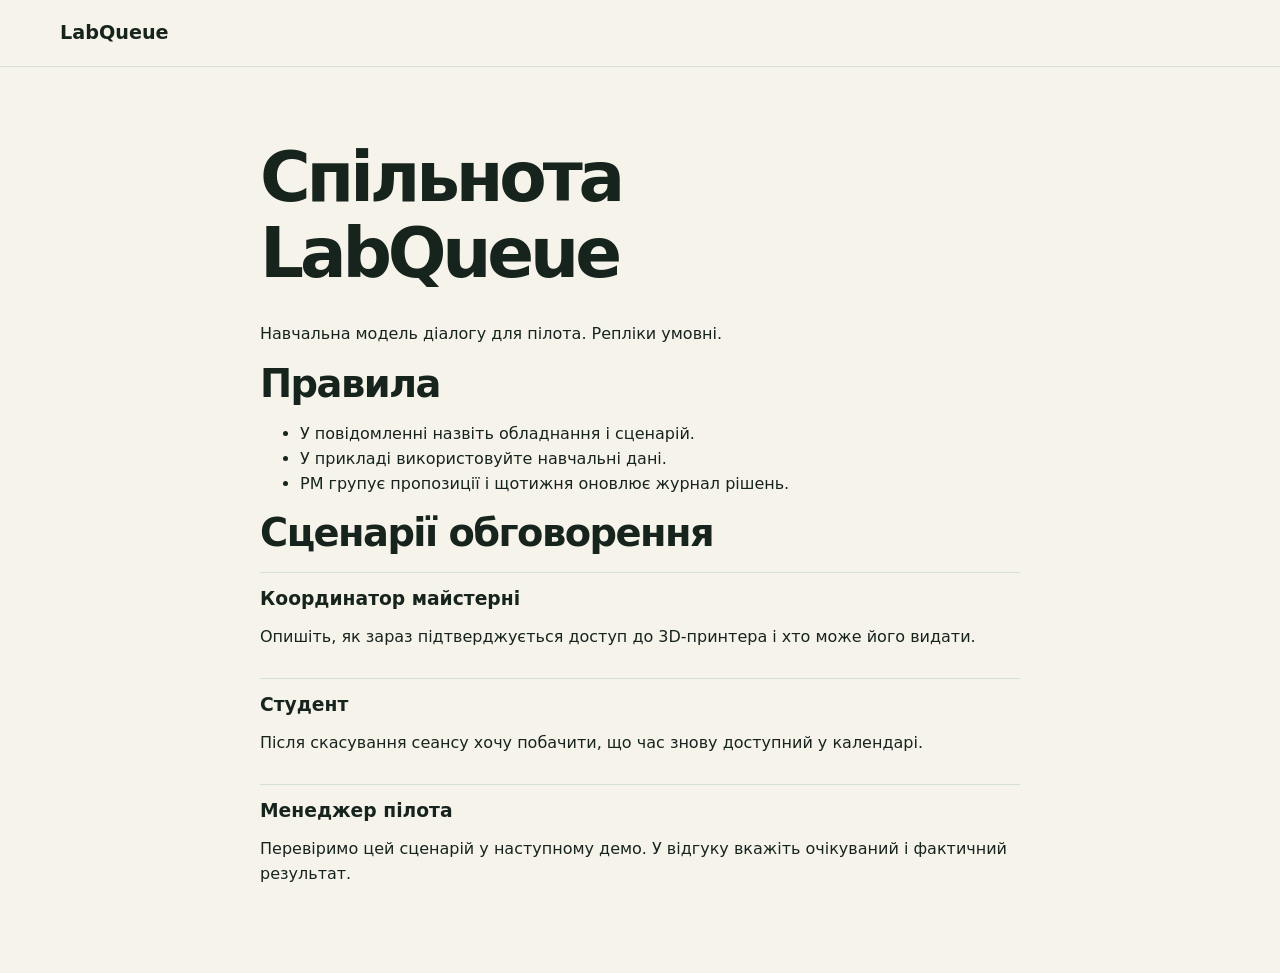
==== Лабораторна_06/community.html @ 69bf7c8e "Add IT project management laboratory work" ====
<!doctype html>
<html lang="uk" data-type="software"><head><meta charset="utf-8"><meta name="viewport" content="width=device-width,initial-scale=1"><meta name="page-type" content="software"><meta name="site-kind" content="software"><title>Спільнота LabQueue</title><link rel="stylesheet" href="site.css"></head>
<body><header><div class="wrap nav"><a class="brand" href="index.html">LabQueue</a></div></header>
<main class="wrap community" data-enter><h1>Спільнота LabQueue</h1><p>Навчальна модель діалогу для пілота. Репліки умовні.</p>
<h2>Правила</h2><ul><li>У повідомленні назвіть обладнання і сценарій.</li><li>У прикладі використовуйте навчальні дані.</li><li>PM групує пропозиції і щотижня оновлює журнал рішень.</li></ul>
<h2>Сценарії обговорення</h2>
<article><h3>Координатор майстерні</h3><p>Опишіть, як зараз підтверджується доступ до 3D-принтера і хто може його видати.</p></article>
<article><h3>Студент</h3><p>Після скасування сеансу хочу побачити, що час знову доступний у календарі.</p></article>
<article><h3>Менеджер пілота</h3><p>Перевіримо цей сценарій у наступному демо. У відгуку вкажіть очікуваний і фактичний результат.</p></article>
</main></body></html>
---- Лабораторна_06/site.css ----
:root{color-scheme:light;--paper:#f6f4ea;--ink:#17241e;--muted:#4b5d53;--line:#d6dfd3;--accent:#bcf15d}
*{box-sizing:border-box}
html{scroll-behavior:smooth}
body{margin:0;background:var(--paper);color:var(--ink);font:16px/1.55 "Segoe UI",system-ui,sans-serif}
.wrap{width:min(calc(100% - 40px),1160px);margin-inline:auto}
a{color:inherit;text-underline-offset:4px}
a:hover{color:#355e34}
:focus-visible{outline:3px solid #42643c;outline-offset:3px}
header,footer{border-bottom:1px solid var(--line)}
footer{border-top:1px solid var(--line);border-bottom:0}
.nav{display:flex;justify-content:space-between;align-items:center;gap:16px;padding-block:18px}
nav{display:flex;gap:18px;flex-wrap:wrap}
.brand{font-size:1.2rem;font-weight:800;text-decoration:none}
.hero{min-height:calc(100svh - 67px);display:grid;grid-template-columns:1.13fr .87fr;gap:clamp(28px,6vw,90px);align-items:center;padding-block:72px}
[data-enter]{animation:arrive .52s ease-out both}
@keyframes arrive{from{opacity:.4;transform:translateY(12px)}to{opacity:1;transform:translateY(0)}}
.eyebrow{color:var(--muted);font-weight:650;margin:0 0 .5rem}
h1,h2,h3{line-height:1.1;margin:.2em 0 .45em}
h1{font-size:clamp(2.6rem,5.4vw,5.3rem);letter-spacing:-.06em;max-width:11ch}
h2{font-size:clamp(1.65rem,3vw,2.7rem);letter-spacing:-.04em}
.intro{font-size:1.25rem;max-width:36ch}
label{display:block;font-weight:650;margin-bottom:6px}
.control{display:flex;gap:8px;flex-wrap:wrap}
input,button{min-height:48px;border-radius:9px;padding:9px 14px;font:inherit}
input{background:white;border:1px solid #809185;width:min(100%,245px)}
button{border:1px solid transparent;background:var(--accent);color:var(--ink);font-weight:700;cursor:pointer;transition:transform .16s}
button:hover{transform:translateY(-2px)}button:active{transform:translateY(1px)}
.hint,#status{font-size:.92rem;margin-block:8px;color:var(--muted)}
#status{min-height:1.35em;font-weight:650}#status.error{color:#8c2b1c}
.calendar{border:1px solid #c6d3c5;border-radius:22px;background:#fff;padding:clamp(20px,4vw,45px);box-shadow:0 24px 60px #273c2312;min-width:0}
.calendar h2{margin-bottom:4px}.calendar p{margin-top:0}
.slots{display:grid;gap:8px;margin-block:24px}
.slots span{display:flex;justify-content:space-between;gap:8px;border:1px solid var(--line);border-radius:9px;padding:10px 14px}
.slots strong{color:#355e34}
.training{color:var(--muted);font-size:.92rem;margin-bottom:0}
.flow{background:#e8efe1;min-height:90svh;display:grid;align-items:center;padding-block:64px}
.flow li{margin-bottom:12px}.event{margin-top:48px}
.community{max-width:760px;min-height:75svh;padding-block:58px}
.community article{border-top:1px solid var(--line);padding-block:12px}
@media(max-width:760px){.hero{grid-template-columns:1fr;padding-block:45px;gap:24px}.nav{font-size:.93rem}h1{max-width:13ch} .control> *{width:100%}}
@media(prefers-reduced-motion:reduce){html{scroll-behavior:auto}[data-enter]{animation:none}button{transition:none}}
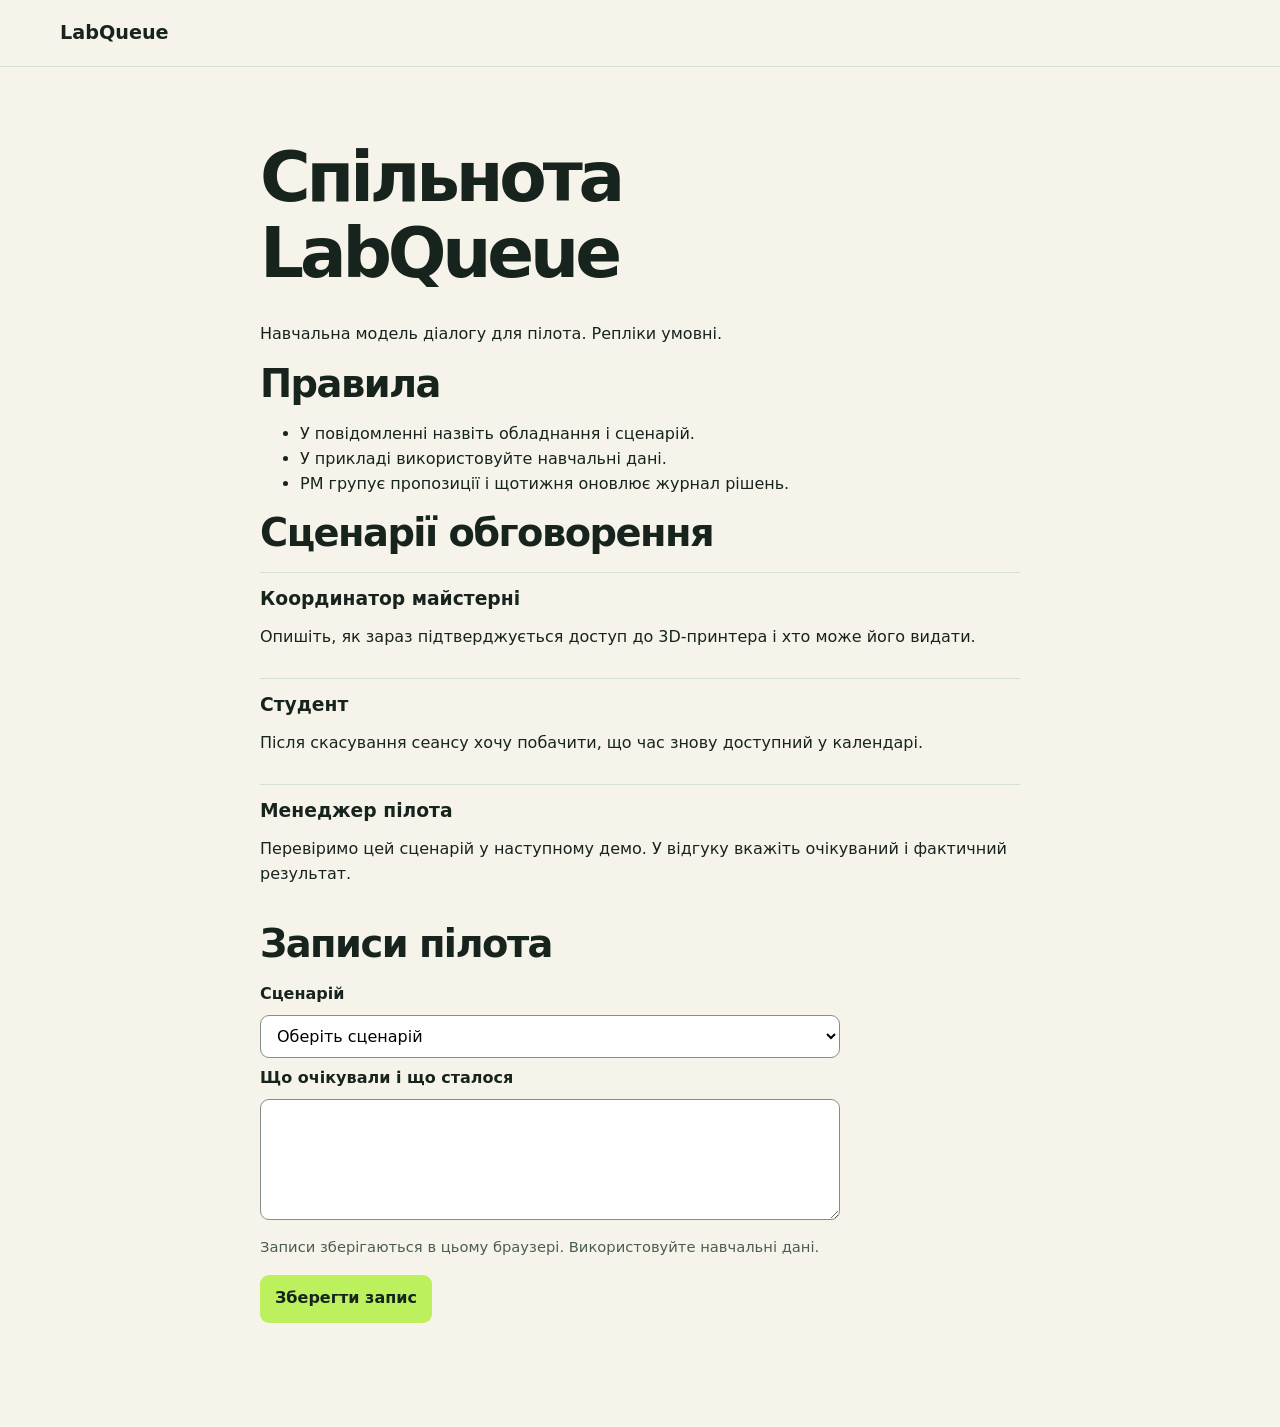
==== commit ffb21827: "Complete lab 6 and verify project deliverables" ====
--- a/Лабораторна_06/community.html
+++ b/Лабораторна_06/community.html
@@ -1,5 +1,5 @@
 <!doctype html>
-<html lang="uk" data-type="software"><head><meta charset="utf-8"><meta name="viewport" content="width=device-width,initial-scale=1"><meta name="page-type" content="software"><meta name="site-kind" content="software"><title>Спільнота LabQueue</title><link rel="stylesheet" href="site.css"></head>
+<html lang="uk" data-type="software"><head><meta charset="utf-8"><meta name="viewport" content="width=device-width,initial-scale=1"><meta name="page-type" content="software"><meta name="site-kind" content="software"><title>Спільнота LabQueue</title><link rel="stylesheet" href="site.css"><script src="community.js" defer></script></head>
 <body><header><div class="wrap nav"><a class="brand" href="index.html">LabQueue</a></div></header>
 <main class="wrap community" data-enter><h1>Спільнота LabQueue</h1><p>Навчальна модель діалогу для пілота. Репліки умовні.</p>
 <h2>Правила</h2><ul><li>У повідомленні назвіть обладнання і сценарій.</li><li>У прикладі використовуйте навчальні дані.</li><li>PM групує пропозиції і щотижня оновлює журнал рішень.</li></ul>
@@ -7,4 +7,17 @@
 <article><h3>Координатор майстерні</h3><p>Опишіть, як зараз підтверджується доступ до 3D-принтера і хто може його видати.</p></article>
 <article><h3>Студент</h3><p>Після скасування сеансу хочу побачити, що час знову доступний у календарі.</p></article>
 <article><h3>Менеджер пілота</h3><p>Перевіримо цей сценарій у наступному демо. У відгуку вкажіть очікуваний і фактичний результат.</p></article>
+<section aria-labelledby="feedback-title">
+<h2 id="feedback-title">Записи пілота</h2>
+<form id="feedback">
+  <label for="scenario">Сценарій</label>
+  <select id="scenario" required><option value="">Оберіть сценарій</option><option>Каталог обладнання</option><option>Перевірка допуску</option><option>Заявка на сеанс</option><option>Скасування заявки</option></select>
+  <label for="feedback-text">Що очікували і що сталося</label>
+  <textarea id="feedback-text" rows="4" maxlength="500" required aria-describedby="feedback-hint"></textarea>
+  <p id="feedback-hint" class="hint">Записи зберігаються в цьому браузері. Використовуйте навчальні дані.</p>
+  <button type="submit">Зберегти запис</button>
+  <p id="feedback-status" role="status"></p>
+</form>
+<ul id="feedback-list" aria-label="Збережені записи"></ul>
+</section>
 </main></body></html>
--- a/Лабораторна_06/site.css
+++ b/Лабораторна_06/site.css
@@ -25,8 +25,8 @@
 input{background:white;border:1px solid #809185;width:min(100%,245px)}
 button{border:1px solid transparent;background:var(--accent);color:var(--ink);font-weight:700;cursor:pointer;transition:transform .16s}
 button:hover{transform:translateY(-2px)}button:active{transform:translateY(1px)}
-.hint,#status{font-size:.92rem;margin-block:8px;color:var(--muted)}
-#status{min-height:1.35em;font-weight:650}#status.error{color:#8c2b1c}
+.hint,.signup-status{font-size:.92rem;margin-block:8px;color:var(--muted)}
+.signup-status{min-height:1.35em;font-weight:650}.signup-status.error{color:#8c2b1c}
 .calendar{border:1px solid #c6d3c5;border-radius:22px;background:#fff;padding:clamp(20px,4vw,45px);box-shadow:0 24px 60px #273c2312;min-width:0}
 .calendar h2{margin-bottom:4px}.calendar p{margin-top:0}
 .slots{display:grid;gap:8px;margin-block:24px}
@@ -34,8 +34,24 @@
 .slots strong{color:#355e34}
 .training{color:var(--muted);font-size:.92rem;margin-bottom:0}
 .flow{background:#e8efe1;min-height:90svh;display:grid;align-items:center;padding-block:64px}
-.flow li{margin-bottom:12px}.event{margin-top:48px}
+.problem,.features{display:grid;grid-template-columns:repeat(2,minmax(0,1fr));gap:20px}
+.problem{margin-bottom:38px}
+.problem>div,.features>article{border:1px solid var(--line);border-radius:12px;background:white;padding:20px}
+.problem p,.features p{margin-bottom:0}
+.problem h2{font-size:clamp(1.35rem,3vw,2.15rem)}
+.features{grid-template-columns:repeat(4,minmax(0,1fr))}
+.features h3{font-size:1.12rem}
+.trust,.event{padding-block:70px}
+.trust p{max-width:65ch}.event{background:#e8efe1}
 .community{max-width:760px;min-height:75svh;padding-block:58px}
 .community article{border-top:1px solid var(--line);padding-block:12px}
+.community form{display:grid;gap:8px;max-width:580px}
+.community form label{margin:0}
+.community select,.community textarea{border:1px solid #809185;background:#fff;border-radius:9px;padding:10px 12px;font:inherit}
+.community textarea{resize:vertical}
+.community form button{justify-self:start}
+.community #feedback-status{margin:0;min-height:1.4em}
+.community #feedback-list li{overflow-wrap:anywhere;margin-block:12px}
 @media(max-width:760px){.hero{grid-template-columns:1fr;padding-block:45px;gap:24px}.nav{font-size:.93rem}h1{max-width:13ch} .control> *{width:100%}}
+@media(max-width:760px){.problem,.features{grid-template-columns:1fr}.trust,.event{padding-block:48px}}
 @media(prefers-reduced-motion:reduce){html{scroll-behavior:auto}[data-enter]{animation:none}button{transition:none}}
